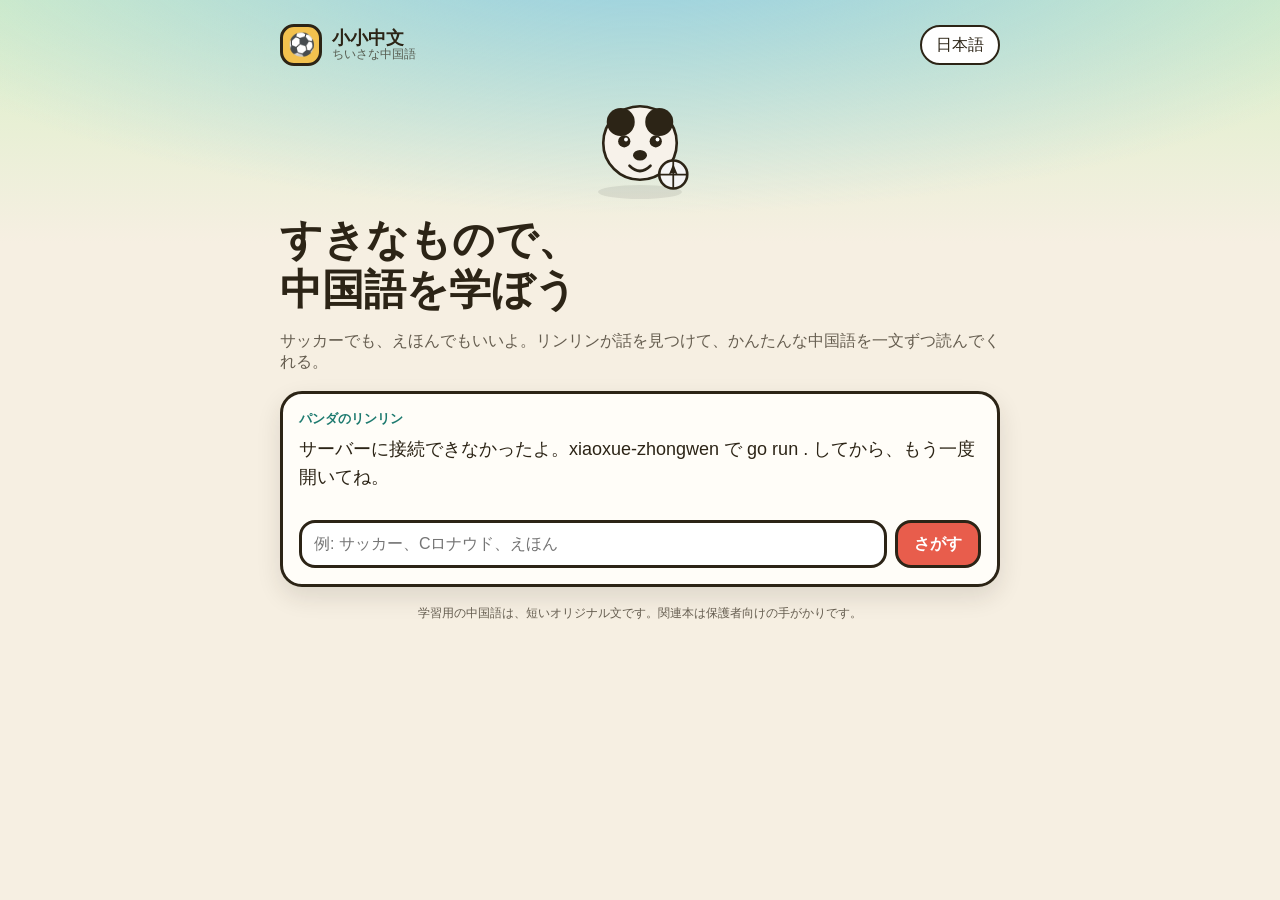
==== xiaoxue-zhongwen/static/index.html @ 55bf7b3d "refactor: move Chinese learning into a standalone xiaoxue-zhongwen app Take the kid Chinese reader o" ====
<!DOCTYPE html>
<html lang="ja">
<head>
    <meta charset="UTF-8">
    <meta name="viewport" content="width=device-width, initial-scale=1, viewport-fit=cover">
    <title>小小中文 · ちいさな中国語</title>
    <link rel="stylesheet" href="styles.css">
</head>
<body>
    <div class="app" id="app">
        <header class="topbar">
            <button class="icon-btn" id="back-btn" hidden aria-label="もどる">←</button>
            <div class="brand-mark" aria-hidden="true">⚽</div>
            <div class="brand-copy">
                <strong>小小中文</strong>
                <span>ちいさな中国語</span>
            </div>
            <div class="top-actions">
                <button class="chip-btn" id="lang-hint-btn" type="button">日本語</button>
            </div>
        </header>

        <section class="screen active" id="screen-home" data-screen="home">
            <div class="hero">
                <div class="mascot" aria-hidden="true">
                    <svg viewBox="0 0 160 140" role="img">
                        <ellipse cx="80" cy="128" rx="48" ry="8" fill="#000" opacity=".08"/>
                        <circle cx="80" cy="72" r="42" fill="#f7f2ea" stroke="#2c2416" stroke-width="3"/>
                        <circle cx="58" cy="48" r="16" fill="#2c2416"/>
                        <circle cx="102" cy="48" r="16" fill="#2c2416"/>
                        <circle cx="62" cy="70" r="7" fill="#2c2416"/>
                        <circle cx="98" cy="70" r="7" fill="#2c2416"/>
                        <circle cx="64" cy="68" r="2.2" fill="#fff"/>
                        <circle cx="100" cy="68" r="2.2" fill="#fff"/>
                        <ellipse cx="80" cy="86" rx="8" ry="6" fill="#2c2416"/>
                        <path d="M68 98 Q80 110 92 98" fill="none" stroke="#2c2416" stroke-width="3" stroke-linecap="round"/>
                        <circle cx="118" cy="108" r="16" fill="#f4f4f4" stroke="#2c2416" stroke-width="3"/>
                        <path d="M118 92 L118 124 M102 108 L134 108" stroke="#2c2416" stroke-width="2"/>
                        <polygon points="118,96 123,108 118,106 113,108" fill="#2c2416"/>
                    </svg>
                </div>
                <h1>すきなもので、<br>中国語を学ぼう</h1>
                <p class="lead">サッカーでも、えほんでもいいよ。リンリンが話を見つけて、かんたんな中国語を一文ずつ読んでくれる。</p>
            </div>

            <div class="agent-card">
                <p class="agent-name">パンダのリンリン</p>
                <p class="agent-bubble" id="home-bubble">きょうは、なにがすき？</p>
                <div class="interest-grid" id="interest-grid"></div>
                <form class="ask-form" id="ask-form">
                    <label class="sr-only" for="interest-input">すきなものを入力</label>
                    <input id="interest-input" type="text" maxlength="40" placeholder="例: サッカー、Cロナウド、えほん" autocomplete="off">
                    <button type="submit" class="primary-btn">さがす</button>
                </form>
            </div>
        </section>

        <section class="screen" id="screen-match" data-screen="match">
            <div class="agent-card">
                <p class="agent-name">パンダのリンリン</p>
                <p class="agent-bubble" id="match-bubble"></p>
                <p class="agent-bubble zh" id="match-bubble-zh" hidden></p>
            </div>
            <h2 class="section-title">よめる話</h2>
            <div class="story-list" id="story-list"></div>
            <h2 class="section-title">関連する本 <span>本文はコピーしないよ</span></h2>
            <div class="book-list" id="book-list">
                <p class="muted">本を探しています…</p>
            </div>
        </section>

        <section class="screen" id="screen-reader" data-screen="reader">
            <div class="reader">
                <div class="style-bar" id="style-bar" role="tablist" aria-label="絵のスタイル"></div>
                <figure class="picture-frame">
                    <img id="scene-image" alt="物語の絵">
                    <figcaption id="scene-caption"></figcaption>
                </figure>
                <div class="pattern-card" id="pattern-card"></div>
                <button type="button" class="sentence-card" id="sentence-card" aria-label="文を聞く">
                    <p class="pinyin" id="sentence-pinyin"></p>
                    <p class="sentence" id="sentence-words"></p>
                    <p class="ja" id="sentence-ja"></p>
                    <span class="listen-hint">文をおすと、中国語でよむよ</span>
                </button>
                <div class="progress-path" id="progress-path" aria-label="物語の進み"></div>
                <div class="reader-nav">
                    <button type="button" class="nav-btn" id="prev-btn">まえの文</button>
                    <button type="button" class="nav-btn slow" id="slow-btn">ゆっくり</button>
                    <button type="button" class="nav-btn next" id="next-btn">つぎの文</button>
                </div>
            </div>
        </section>
    </div>
    <p class="footer-note">学習用の中国語は、短いオリジナル文です。関連本は保護者向けの手がかりです。</p>
    <script src="app.js"></script>
</body>
</html>
---- xiaoxue-zhongwen/static/styles.css ----
:root {
    --ink: #2c2416;
    --paper: #f6efe2;
    --paper-deep: #efe4d0;
    --sky: #8ecae6;
    --sky-deep: #4d9ec4;
    --grass: #7cb342;
    --coral: #e85d4c;
    --teal: #1d7a6f;
    --sun: #f2c14e;
    --shadow: 0 10px 24px rgba(44, 36, 22, 0.12);
    --radius: 22px;
}

* { box-sizing: border-box; }

html, body {
    margin: 0;
    min-height: 100%;
    background:
        radial-gradient(1200px 420px at 50% -80px, var(--sky) 0%, transparent 70%),
        linear-gradient(#d9f0c7 0%, var(--paper) 38%, var(--paper) 100%);
    color: var(--ink);
    font-family: "Hiragino Maru Gothic ProN", "Yu Gothic", "Hiragino Sans", "PingFang SC", "Noto Sans SC", sans-serif;
}

body {
    padding: 12px 12px calc(18px + env(safe-area-inset-bottom));
}

.sr-only {
    position: absolute;
    width: 1px;
    height: 1px;
    overflow: hidden;
    clip: rect(0 0 0 0);
}

.app {
    max-width: 720px;
    margin: 0 auto;
}

.topbar {
    display: flex;
    align-items: center;
    gap: 10px;
    margin-bottom: 14px;
}

.brand-mark {
    width: 42px;
    height: 42px;
    display: grid;
    place-items: center;
    background: var(--sun);
    border: 3px solid var(--ink);
    border-radius: 14px;
    font-size: 22px;
}

.brand-copy {
    display: flex;
    flex-direction: column;
    line-height: 1.15;
}

.brand-copy strong {
    font-size: 18px;
}

.brand-copy span {
    font-size: 12px;
    opacity: .7;
}

.top-actions { margin-left: auto; }

.icon-btn, .chip-btn, .primary-btn, .nav-btn, .story-card, .interest-chip {
    font: inherit;
    color: inherit;
    cursor: pointer;
}

.icon-btn, .chip-btn {
    border: 2px solid var(--ink);
    background: #fff;
    border-radius: 999px;
    min-height: 40px;
    padding: 0 14px;
}

.icon-btn {
    width: 40px;
    padding: 0;
}

.screen { display: none; }
.screen.active { display: block; }

.hero h1 {
    font-size: clamp(28px, 7vw, 42px);
    line-height: 1.2;
    margin: 8px 0 10px;
}

.lead, .muted, .listen-hint, .footer-note {
    color: rgba(44, 36, 22, .72);
}

.mascot {
    width: 140px;
    margin: 0 auto;
}

.agent-card, .story-card, .book-card, .pattern-card, .sentence-card, .picture-frame {
    background: #fffdf8;
    border: 3px solid var(--ink);
    border-radius: var(--radius);
    box-shadow: var(--shadow);
}

.agent-card {
    padding: 16px;
    margin: 18px 0;
}

.agent-name {
    margin: 0 0 8px;
    font-size: 13px;
    font-weight: 700;
    color: var(--teal);
}

.agent-bubble {
    margin: 0;
    font-size: 18px;
    line-height: 1.55;
}

.agent-bubble.zh {
    margin-top: 8px;
    font-size: 15px;
    opacity: .8;
}

.interest-grid {
    display: grid;
    grid-template-columns: 1fr 1fr;
    gap: 10px;
    margin: 16px 0 12px;
}

.interest-chip {
    min-height: 56px;
    border: 3px solid var(--ink);
    border-radius: 18px;
    background: #fff;
    font-size: 18px;
    font-weight: 700;
}

.interest-chip:hover, .interest-chip:focus {
    background: var(--sun);
}

.ask-form {
    display: flex;
    gap: 8px;
}

.ask-form input {
    flex: 1;
    min-width: 0;
    min-height: 48px;
    border: 3px solid var(--ink);
    border-radius: 16px;
    padding: 0 12px;
    font: inherit;
    background: #fff;
}

.primary-btn, .nav-btn.next {
    border: 3px solid var(--ink);
    background: var(--coral);
    color: #fff;
    border-radius: 16px;
    min-height: 48px;
    padding: 0 16px;
    font-weight: 800;
}

.section-title {
    display: flex;
    align-items: baseline;
    gap: 8px;
    font-size: 16px;
    margin: 22px 0 10px;
}

.section-title span {
    font-size: 12px;
    font-weight: 500;
    opacity: .6;
}

.story-list, .book-list {
    display: grid;
    gap: 12px;
}

.story-card, .book-card {
    display: block;
    width: 100%;
    text-align: left;
    padding: 14px 16px;
}

.story-card h3, .book-card h3 {
    margin: 0 0 6px;
    font-size: 20px;
}

.story-card p, .book-card p {
    margin: 0;
    line-height: 1.5;
}

.book-card {
    display: grid;
    grid-template-columns: 72px 1fr;
    gap: 12px;
    align-items: center;
    text-decoration: none;
    color: inherit;
}

.book-card img {
    width: 72px;
    height: 96px;
    object-fit: cover;
    border-radius: 10px;
    border: 2px solid var(--ink);
    background: var(--paper-deep);
}

.reader {
    display: grid;
    gap: 12px;
}

.style-bar {
    display: flex;
    gap: 8px;
    overflow-x: auto;
    padding-bottom: 4px;
}

.style-btn {
    display: flex;
    align-items: center;
    gap: 8px;
    min-height: 48px;
    border: 3px solid var(--ink);
    background: #fff;
    border-radius: 16px;
    padding: 4px 10px 4px 4px;
    font: inherit;
    font-weight: 700;
    white-space: nowrap;
}

.style-btn img {
    width: 40px;
    height: 32px;
    object-fit: cover;
    border-radius: 10px;
}

.style-btn.active {
    background: var(--sun);
}

.picture-frame {
    margin: 0;
    overflow: hidden;
}

.picture-frame img {
    display: block;
    width: 100%;
    aspect-ratio: 4 / 3;
    object-fit: cover;
    background: var(--paper-deep);
}

.picture-frame figcaption {
    padding: 8px 12px 12px;
    font-size: 13px;
}

.pattern-card {
    padding: 12px 14px;
    background: #fff7d6;
}

.pattern-label {
    font-size: 12px;
    font-weight: 700;
    letter-spacing: .04em;
    margin-bottom: 6px;
}

.pattern-zh {
    font-size: 20px;
    font-weight: 800;
    margin: 0;
}

.pattern-ja {
    margin: 4px 0 0;
    font-size: 14px;
}

.sentence-card {
    width: 100%;
    text-align: left;
    padding: 16px;
}

.sentence-card .pinyin {
    margin: 0 0 6px;
    font-size: 14px;
    color: var(--teal);
}

.sentence-card .sentence {
    display: flex;
    flex-wrap: wrap;
    gap: 8px;
    margin: 0;
    font-size: 32px;
    line-height: 1.35;
    font-weight: 800;
}

.word {
    border: 0;
    background: #f3efe4;
    border-radius: 12px;
    padding: 4px 8px;
    font: inherit;
    font-weight: 800;
    cursor: pointer;
}

.word:hover, .word:focus, .word.speaking {
    background: var(--sun);
}

.sentence-card .ja {
    margin: 10px 0 0;
    font-size: 16px;
}

.listen-hint {
    display: block;
    margin-top: 10px;
    font-size: 12px;
}

.progress-path {
    display: flex;
    flex-wrap: wrap;
    gap: 6px;
    justify-content: center;
}

.dot {
    width: 12px;
    height: 12px;
    border-radius: 50%;
    border: 2px solid var(--ink);
    background: #fff;
    padding: 0;
    cursor: pointer;
}

.dot.done { background: var(--grass); }
.dot.current { width: 18px; height: 18px; background: var(--coral); }

.reader-nav {
    display: grid;
    grid-template-columns: 1fr 1fr 1fr;
    gap: 8px;
    position: sticky;
    bottom: 8px;
}

.nav-btn {
    min-height: 52px;
    border: 3px solid var(--ink);
    background: #fff;
    border-radius: 16px;
    font-weight: 800;
}

.nav-btn:disabled {
    opacity: .4;
    cursor: default;
}

.footer-note {
    max-width: 720px;
    margin: 18px auto 0;
    font-size: 12px;
    text-align: center;
}

@media (min-width: 800px) {
    body { padding-top: 24px; }
    .interest-grid { grid-template-columns: repeat(4, 1fr); }
}
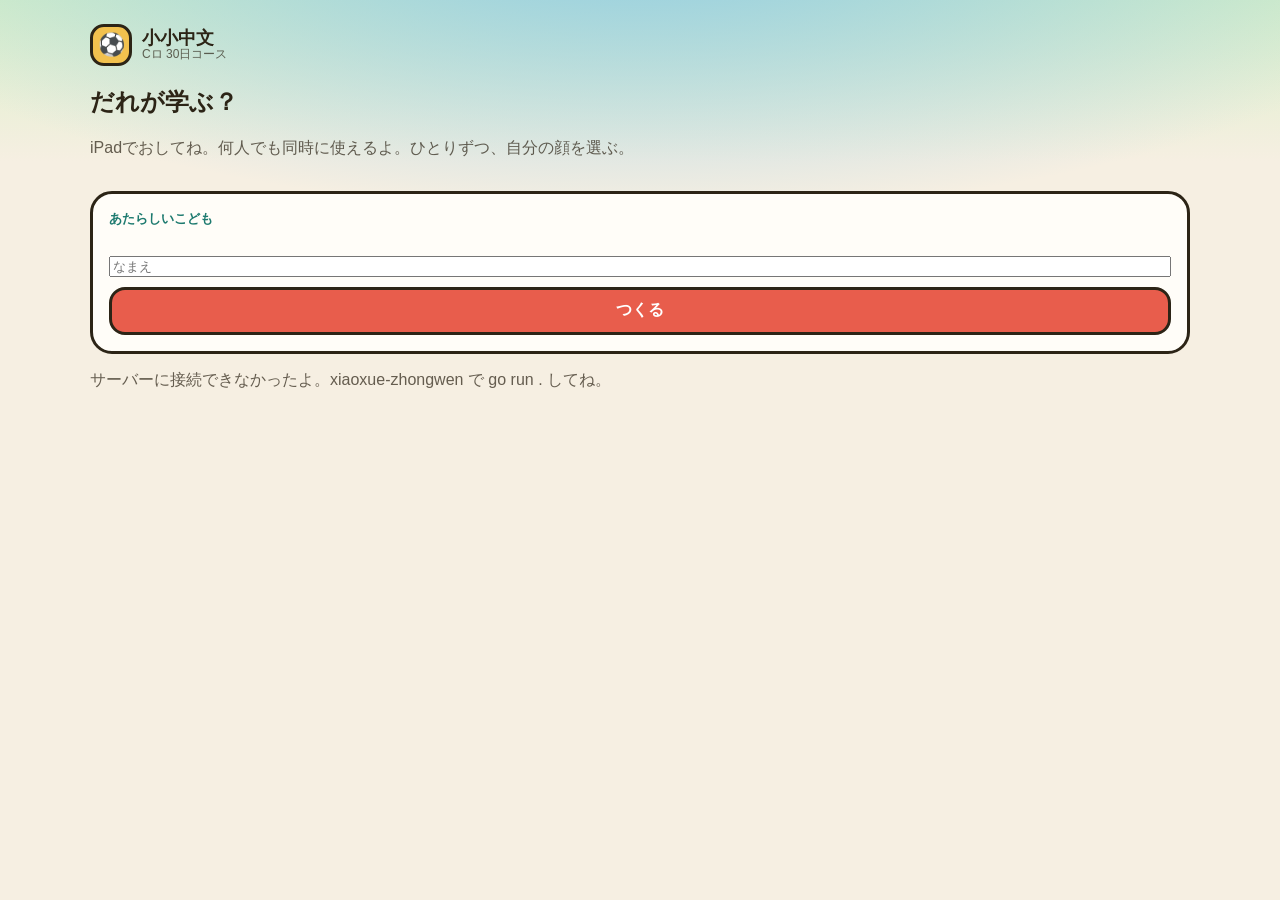
==== commit ffe3852b: "feat: add a 30-day C罗 course with iPad multi-child games Each day is a 15-minute linked chapter of R" ====
--- a/xiaoxue-zhongwen/static/index.html
+++ b/xiaoxue-zhongwen/static/index.html
@@ -3,7 +3,12 @@
 <head>
     <meta charset="UTF-8">
     <meta name="viewport" content="width=device-width, initial-scale=1, viewport-fit=cover">
+    <meta name="apple-mobile-web-app-capable" content="yes">
+    <meta name="mobile-web-app-capable" content="yes">
+    <meta name="apple-mobile-web-app-status-bar-style" content="black-translucent">
+    <meta name="apple-mobile-web-app-title" content="小小中文">
     <title>小小中文 · ちいさな中国語</title>
+    <link rel="manifest" href="manifest.json">
     <link rel="stylesheet" href="styles.css">
 </head>
 <body>
@@ -13,86 +18,89 @@
             <div class="brand-mark" aria-hidden="true">⚽</div>
             <div class="brand-copy">
                 <strong>小小中文</strong>
-                <span>ちいさな中国語</span>
+                <span id="brand-sub">Cロ 30日コース</span>
             </div>
             <div class="top-actions">
-                <button class="chip-btn" id="lang-hint-btn" type="button">日本語</button>
+                <button class="chip-btn" id="child-chip" type="button" hidden></button>
             </div>
         </header>
 
-        <section class="screen active" id="screen-home" data-screen="home">
-            <div class="hero">
-                <div class="mascot" aria-hidden="true">
-                    <svg viewBox="0 0 160 140" role="img">
-                        <ellipse cx="80" cy="128" rx="48" ry="8" fill="#000" opacity=".08"/>
-                        <circle cx="80" cy="72" r="42" fill="#f7f2ea" stroke="#2c2416" stroke-width="3"/>
-                        <circle cx="58" cy="48" r="16" fill="#2c2416"/>
-                        <circle cx="102" cy="48" r="16" fill="#2c2416"/>
-                        <circle cx="62" cy="70" r="7" fill="#2c2416"/>
-                        <circle cx="98" cy="70" r="7" fill="#2c2416"/>
-                        <circle cx="64" cy="68" r="2.2" fill="#fff"/>
-                        <circle cx="100" cy="68" r="2.2" fill="#fff"/>
-                        <ellipse cx="80" cy="86" rx="8" ry="6" fill="#2c2416"/>
-                        <path d="M68 98 Q80 110 92 98" fill="none" stroke="#2c2416" stroke-width="3" stroke-linecap="round"/>
-                        <circle cx="118" cy="108" r="16" fill="#f4f4f4" stroke="#2c2416" stroke-width="3"/>
-                        <path d="M118 92 L118 124 M102 108 L134 108" stroke="#2c2416" stroke-width="2"/>
-                        <polygon points="118,96 123,108 118,106 113,108" fill="#2c2416"/>
-                    </svg>
-                </div>
-                <h1>すきなもので、<br>中国語を学ぼう</h1>
-                <p class="lead">サッカーでも、えほんでもいいよ。リンリンが話を見つけて、かんたんな中国語を一文ずつ読んでくれる。</p>
-            </div>
-
-            <div class="agent-card">
-                <p class="agent-name">パンダのリンリン</p>
-                <p class="agent-bubble" id="home-bubble">きょうは、なにがすき？</p>
-                <div class="interest-grid" id="interest-grid"></div>
-                <form class="ask-form" id="ask-form">
-                    <label class="sr-only" for="interest-input">すきなものを入力</label>
-                    <input id="interest-input" type="text" maxlength="40" placeholder="例: サッカー、Cロナウド、えほん" autocomplete="off">
-                    <button type="submit" class="primary-btn">さがす</button>
-                </form>
-            </div>
+        <section class="screen active" id="screen-kids" data-screen="kids">
+            <h1>だれが学ぶ？</h1>
+            <p class="lead">iPadでおしてね。何人でも同時に使えるよ。ひとりずつ、自分の顔を選ぶ。</p>
+            <div class="kid-grid" id="kid-grid"></div>
+            <form class="add-kid" id="add-kid">
+                <p class="agent-name">あたらしいこども</p>
+                <div class="avatar-row" id="avatar-row"></div>
+                <input id="kid-name" type="text" maxlength="12" placeholder="なまえ" autocomplete="off" enterkeyhint="done">
+                <button type="submit" class="primary-btn">つくる</button>
+            </form>
+            <p class="muted" id="lan-hint"></p>
         </section>
 
-        <section class="screen" id="screen-match" data-screen="match">
-            <div class="agent-card">
-                <p class="agent-name">パンダのリンリン</p>
-                <p class="agent-bubble" id="match-bubble"></p>
-                <p class="agent-bubble zh" id="match-bubble-zh" hidden></p>
+        <section class="screen" id="screen-calendar" data-screen="calendar">
+            <div class="hero-mini">
+                <h1 id="calendar-title">30日のCロ物語</h1>
+                <p class="lead" id="calendar-lead">毎日15分。終わったら、ゲームが1つひらく。</p>
             </div>
-            <h2 class="section-title">よめる話</h2>
-            <div class="story-list" id="story-list"></div>
-            <h2 class="section-title">関連する本 <span>本文はコピーしないよ</span></h2>
-            <div class="book-list" id="book-list">
-                <p class="muted">本を探しています…</p>
-            </div>
+            <div class="week-legend">1週: 島　2週: 旅立ち　3週: 手術と努力　4週: 選手へ</div>
+            <div class="month-grid" id="month-grid"></div>
         </section>
 
-        <section class="screen" id="screen-reader" data-screen="reader">
-            <div class="reader">
+        <section class="screen" id="screen-lesson" data-screen="lesson">
+            <div class="lesson-top">
+                <div class="timer-card">
+                    <span>きょうの15分</span>
+                    <strong id="timer-label">00:00</strong>
+                </div>
                 <div class="style-bar" id="style-bar" role="tablist" aria-label="絵のスタイル"></div>
+            </div>
+            <div class="lesson-grid">
                 <figure class="picture-frame">
                     <img id="scene-image" alt="物語の絵">
                     <figcaption id="scene-caption"></figcaption>
                 </figure>
-                <div class="pattern-card" id="pattern-card"></div>
-                <button type="button" class="sentence-card" id="sentence-card" aria-label="文を聞く">
-                    <p class="pinyin" id="sentence-pinyin"></p>
-                    <p class="sentence" id="sentence-words"></p>
-                    <p class="ja" id="sentence-ja"></p>
-                    <span class="listen-hint">文をおすと、中国語でよむよ</span>
-                </button>
-                <div class="progress-path" id="progress-path" aria-label="物語の進み"></div>
-                <div class="reader-nav">
-                    <button type="button" class="nav-btn" id="prev-btn">まえの文</button>
-                    <button type="button" class="nav-btn slow" id="slow-btn">ゆっくり</button>
-                    <button type="button" class="nav-btn next" id="next-btn">つぎの文</button>
+                <div class="lesson-copy">
+                    <p class="day-moral" id="day-moral"></p>
+                    <div class="pattern-card" id="pattern-card"></div>
+                    <button type="button" class="sentence-card" id="sentence-card" aria-label="文を聞く">
+                        <p class="pinyin" id="sentence-pinyin"></p>
+                        <p class="sentence" id="sentence-words"></p>
+                        <p class="ja" id="sentence-ja"></p>
+                        <span class="listen-hint">字をおす・文をおすと、中国語でよむよ</span>
+                    </button>
+                    <div class="progress-path" id="progress-path"></div>
+                    <div class="reader-nav">
+                        <button type="button" class="nav-btn" id="prev-btn">まえ</button>
+                        <button type="button" class="nav-btn slow" id="slow-btn">ゆっくり</button>
+                        <button type="button" class="nav-btn next" id="next-btn">つぎ</button>
+                    </div>
                 </div>
             </div>
         </section>
+
+        <section class="screen" id="screen-practice" data-screen="practice">
+            <h1>あと少し！</h1>
+            <p class="lead">4問できたら、15分コースクリア。そのあとゲーム。</p>
+            <div class="practice-card" id="practice-card"></div>
+        </section>
+
+        <section class="screen" id="screen-reward" data-screen="reward">
+            <div class="reward">
+                <p class="stamp">⚽</p>
+                <h1 id="reward-title">15分できた！</h1>
+                <p class="lead" id="reward-moral"></p>
+                <button type="button" class="primary-btn big" id="open-game-btn">ゲームを1つプレイ</button>
+                <button type="button" class="nav-btn" id="back-calendar-btn">カレンダーへ</button>
+            </div>
+        </section>
+
+        <section class="screen" id="screen-game" data-screen="game">
+            <h1 id="game-title">ゲーム</h1>
+            <p class="lead" id="game-hint"></p>
+            <div class="game-board" id="game-board"></div>
+        </section>
     </div>
-    <p class="footer-note">学習用の中国語は、短いオリジナル文です。関連本は保護者向けの手がかりです。</p>
     <script src="app.js"></script>
 </body>
 </html>
--- a/xiaoxue-zhongwen/static/styles.css
+++ b/xiaoxue-zhongwen/static/styles.css
@@ -417,6 +417,154 @@
     text-align: center;
 }
 
+html {
+    -webkit-text-size-adjust: 100%;
+    touch-action: manipulation;
+}
+
+.kid-grid, .month-grid, .choice-grid, .avatar-row {
+    display: grid;
+    gap: 10px;
+}
+
+.kid-grid {
+    grid-template-columns: repeat(auto-fill, minmax(140px, 1fr));
+    margin: 16px 0;
+}
+
+.kid-card, .day-cell, .choice-btn, .avatar-pick {
+    font: inherit;
+    color: inherit;
+    cursor: pointer;
+    border: 3px solid var(--ink);
+    background: #fffdf8;
+    border-radius: 18px;
+}
+
+.kid-card {
+    min-height: 120px;
+    display: flex;
+    flex-direction: column;
+    align-items: center;
+    justify-content: center;
+    gap: 6px;
+}
+
+.kid-face { font-size: 42px; }
+
+.add-kid {
+    background: #fffdf8;
+    border: 3px solid var(--ink);
+    border-radius: 22px;
+    padding: 16px;
+    display: grid;
+    gap: 10px;
+}
+
+.avatar-row { grid-template-columns: repeat(8, 1fr); }
+
+.avatar-pick {
+    min-height: 48px;
+    font-size: 22px;
+}
+
+.avatar-pick.active, .kid-card:active, .day-cell:active, .choice-btn:active {
+    background: var(--sun);
+}
+
+.month-grid {
+    grid-template-columns: repeat(5, 1fr);
+}
+
+.day-cell {
+    min-height: 88px;
+    padding: 8px;
+    text-align: left;
+}
+
+.day-cell em {
+    display: block;
+    font-style: normal;
+    font-size: 20px;
+}
+
+.day-cell span {
+    font-size: 12px;
+    line-height: 1.3;
+}
+
+.day-cell.locked { opacity: .35; }
+.day-cell.done { background: #d7f0c2; }
+.day-cell.played { box-shadow: inset 0 0 0 4px var(--coral); }
+
+.week-legend {
+    margin: 8px 0 12px;
+    font-size: 13px;
+    opacity: .75;
+}
+
+.lesson-top {
+    display: flex;
+    flex-wrap: wrap;
+    gap: 10px;
+    align-items: center;
+    margin-bottom: 10px;
+}
+
+.timer-card {
+    background: var(--coral);
+    color: #fff;
+    border: 3px solid var(--ink);
+    border-radius: 16px;
+    padding: 8px 14px;
+    min-width: 120px;
+}
+
+.timer-card span { display: block; font-size: 12px; }
+.timer-card strong { font-size: 28px; }
+
+.lesson-grid { display: grid; gap: 12px; }
+
+.day-moral {
+    margin: 0 0 8px;
+    font-size: 16px;
+}
+
+.choice-grid { grid-template-columns: 1fr 1fr; margin-top: 12px; }
+
+.choice-btn, .primary-btn.big {
+    min-height: 72px;
+    font-size: 22px;
+    font-weight: 800;
+}
+
+.choice-btn.wrong { background: #f4c1bb; }
+
+.practice-card, .game-board, .reward {
+    background: #fffdf8;
+    border: 3px solid var(--ink);
+    border-radius: 22px;
+    padding: 18px;
+    text-align: center;
+}
+
+.stamp { font-size: 64px; margin: 0; }
+.game-prompt { font-size: 28px; font-weight: 800; }
+.build-line {
+    min-height: 56px;
+    font-size: 26px;
+    font-weight: 800;
+    background: #fff7d6;
+    border-radius: 14px;
+    padding: 12px;
+}
+
+@media (min-width: 900px) and (orientation: landscape) {
+    .app { max-width: 1100px; }
+    .lesson-grid { grid-template-columns: 1fr 1fr; align-items: start; }
+    .month-grid { grid-template-columns: repeat(6, 1fr); }
+}
+
 @media (min-width: 800px) {
     body { padding-top: 24px; }
     .interest-grid { grid-template-columns: repeat(4, 1fr); }
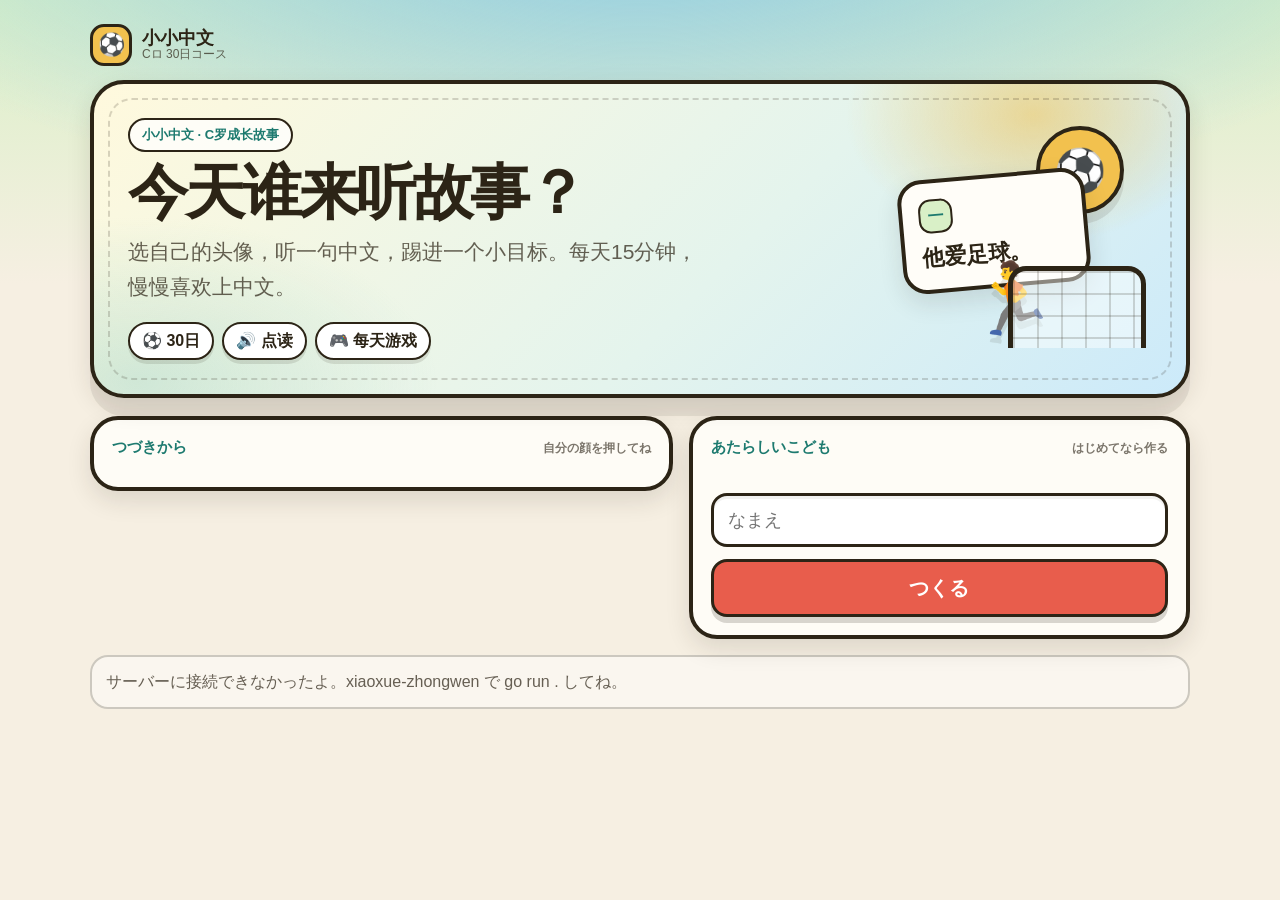
==== commit 7a9479be: "style: refresh kids home screen Co-authored-by: tanktangmold <tanktangmold@users.noreply.github.com>" ====
--- a/xiaoxue-zhongwen/static/index.html
+++ b/xiaoxue-zhongwen/static/index.html
@@ -25,17 +25,47 @@
             </div>
         </header>
 
-        <section class="screen active" id="screen-kids" data-screen="kids">
-            <h1>だれが学ぶ？</h1>
-            <p class="lead">iPadでおしてね。何人でも同時に使えるよ。ひとりずつ、自分の顔を選ぶ。</p>
-            <div class="kid-grid" id="kid-grid"></div>
-            <form class="add-kid" id="add-kid">
-                <p class="agent-name">あたらしいこども</p>
-                <div class="avatar-row" id="avatar-row"></div>
-                <input id="kid-name" type="text" maxlength="12" placeholder="なまえ" autocomplete="off" enterkeyhint="done">
-                <button type="submit" class="primary-btn">つくる</button>
-            </form>
-            <p class="muted" id="lan-hint"></p>
+        <section class="screen active kids-home" id="screen-kids" data-screen="kids">
+            <div class="home-hero">
+                <div class="home-copy">
+                    <p class="eyebrow">小小中文 · C罗成长故事</p>
+                    <h1>今天谁来听故事？</h1>
+                    <p class="lead">选自己的头像，听一句中文，踢进一个小目标。每天15分钟，慢慢喜欢上中文。</p>
+                    <div class="home-badges" aria-label="コースの特徴">
+                        <span>⚽ 30日</span>
+                        <span>🔊 点读</span>
+                        <span>🎮 每天游戏</span>
+                    </div>
+                </div>
+                <div class="home-art" aria-hidden="true">
+                    <div class="sun-ball">⚽</div>
+                    <div class="story-card-mini">
+                        <span>一</span>
+                        <strong>他爱足球。</strong>
+                    </div>
+                    <div class="kid-runner">🏃</div>
+                    <div class="goal-net"></div>
+                </div>
+            </div>
+            <div class="home-panels">
+                <section class="home-panel choose-panel">
+                    <div class="panel-head">
+                        <p class="agent-name">つづきから</p>
+                        <span>自分の顔を押してね</span>
+                    </div>
+                    <div class="kid-grid" id="kid-grid"></div>
+                </section>
+                <form class="add-kid home-panel" id="add-kid">
+                    <div class="panel-head">
+                        <p class="agent-name">あたらしいこども</p>
+                        <span>はじめてなら作る</span>
+                    </div>
+                    <div class="avatar-row" id="avatar-row"></div>
+                    <input id="kid-name" type="text" maxlength="12" placeholder="なまえ" autocomplete="off" enterkeyhint="done">
+                    <button type="submit" class="primary-btn">つくる</button>
+                </form>
+            </div>
+            <p class="muted lan-card" id="lan-hint"></p>
         </section>
 
         <section class="screen" id="screen-calendar" data-screen="calendar">
@@ -55,9 +85,11 @@
                 </div>
                 <div class="style-bar" id="style-bar" role="tablist" aria-label="絵のスタイル"></div>
             </div>
+            <div class="voice-bar" id="voice-bar" aria-label="中国語の声"></div>
             <div class="lesson-grid">
-                <figure class="picture-frame">
-                    <img id="scene-image" alt="物語の絵">
+                <figure class="picture-frame" id="picture-frame">
+                    <img id="scene-image" alt="この文の絵">
+                    <div class="picture-loading" id="picture-loading">この文の絵をつくっているよ…</div>
                     <figcaption id="scene-caption"></figcaption>
                 </figure>
                 <div class="lesson-copy">
--- a/xiaoxue-zhongwen/static/styles.css
+++ b/xiaoxue-zhongwen/static/styles.css
@@ -37,7 +37,7 @@
 }
 
 .app {
-    max-width: 720px;
+    max-width: 960px;
     margin: 0 auto;
 }
 
@@ -97,6 +97,199 @@
 
 .screen { display: none; }
 .screen.active { display: block; }
+
+.kids-home {
+    padding-bottom: 20px;
+}
+
+.home-hero {
+    position: relative;
+    overflow: hidden;
+    display: grid;
+    grid-template-columns: minmax(0, 1.1fr) 260px;
+    gap: 18px;
+    align-items: stretch;
+    min-height: 250px;
+    margin: 8px 0 18px;
+    padding: clamp(20px, 4vw, 34px);
+    background:
+        radial-gradient(260px 180px at 86% 10%, rgba(242, 193, 78, .55), transparent 72%),
+        radial-gradient(400px 220px at 4% 96%, rgba(125, 196, 184, .30), transparent 75%),
+        linear-gradient(135deg, #fff9dd 0%, #e4f4ed 58%, #cceafa 100%);
+    border: 4px solid var(--ink);
+    border-radius: 34px;
+    box-shadow: 0 18px 0 rgba(44, 36, 22, .08), var(--shadow);
+}
+
+.home-hero::before {
+    content: "";
+    position: absolute;
+    inset: 14px;
+    border: 2px dashed rgba(44, 36, 22, .18);
+    border-radius: 24px;
+    pointer-events: none;
+}
+
+.home-copy {
+    position: relative;
+    z-index: 1;
+}
+
+.eyebrow {
+    display: inline-flex;
+    align-items: center;
+    gap: 8px;
+    margin: 0 0 10px;
+    padding: 6px 12px;
+    border: 2px solid var(--ink);
+    border-radius: 999px;
+    background: rgba(255, 255, 255, .75);
+    color: var(--teal);
+    font-size: 13px;
+    font-weight: 800;
+}
+
+.home-hero h1 {
+    max-width: 12em;
+    margin: 0 0 12px;
+    font-size: clamp(34px, 6vw, 60px);
+    line-height: 1.02;
+    letter-spacing: -.05em;
+}
+
+.home-hero .lead {
+    max-width: 28em;
+    margin: 0;
+    font-size: clamp(16px, 2.1vw, 21px);
+    line-height: 1.65;
+}
+
+.home-badges {
+    display: flex;
+    flex-wrap: wrap;
+    gap: 8px;
+    margin-top: 18px;
+}
+
+.home-badges span {
+    display: inline-flex;
+    align-items: center;
+    min-height: 38px;
+    padding: 0 12px;
+    background: #fff;
+    border: 2px solid var(--ink);
+    border-radius: 999px;
+    font-weight: 800;
+    box-shadow: 0 4px 0 rgba(44, 36, 22, .12);
+}
+
+.home-art {
+    position: relative;
+    min-height: 210px;
+}
+
+.sun-ball {
+    position: absolute;
+    right: 28px;
+    top: 8px;
+    width: 88px;
+    height: 88px;
+    display: grid;
+    place-items: center;
+    background: var(--sun);
+    border: 4px solid var(--ink);
+    border-radius: 50%;
+    font-size: 42px;
+    box-shadow: 0 10px 0 rgba(44, 36, 22, .10);
+}
+
+.story-card-mini {
+    position: absolute;
+    left: 8px;
+    top: 56px;
+    width: 188px;
+    min-height: 112px;
+    padding: 16px;
+    background: #fffdf8;
+    border: 4px solid var(--ink);
+    border-radius: 24px;
+    transform: rotate(-5deg);
+    box-shadow: var(--shadow);
+}
+
+.story-card-mini span {
+    display: grid;
+    place-items: center;
+    width: 34px;
+    height: 34px;
+    margin-bottom: 10px;
+    background: #d9f0c7;
+    border: 2px solid var(--ink);
+    border-radius: 12px;
+    color: var(--teal);
+    font-weight: 900;
+}
+
+.story-card-mini strong {
+    font-size: 22px;
+}
+
+.kid-runner {
+    position: absolute;
+    right: 96px;
+    bottom: 20px;
+    font-size: 70px;
+    filter: drop-shadow(0 8px 0 rgba(44, 36, 22, .10));
+}
+
+.goal-net {
+    position: absolute;
+    right: 6px;
+    bottom: 12px;
+    width: 138px;
+    height: 82px;
+    border: 5px solid var(--ink);
+    border-bottom: 0;
+    border-radius: 18px 18px 0 0;
+    background:
+        linear-gradient(90deg, rgba(44,36,22,.18) 2px, transparent 2px) 0 0 / 24px 100%,
+        linear-gradient(rgba(44,36,22,.18) 2px, transparent 2px) 0 0 / 100% 22px,
+        rgba(255,255,255,.45);
+}
+
+.home-panels {
+    display: grid;
+    grid-template-columns: minmax(0, 1fr) minmax(280px, .86fr);
+    gap: 16px;
+    align-items: start;
+}
+
+.home-panel {
+    background: rgba(255, 253, 248, .92);
+    border: 4px solid var(--ink);
+    border-radius: 28px;
+    padding: 18px;
+    box-shadow: var(--shadow);
+}
+
+.panel-head {
+    display: flex;
+    align-items: baseline;
+    justify-content: space-between;
+    gap: 10px;
+    margin-bottom: 12px;
+}
+
+.panel-head .agent-name {
+    margin: 0;
+    font-size: 15px;
+}
+
+.panel-head span {
+    color: rgba(44, 36, 22, .62);
+    font-size: 12px;
+    font-weight: 700;
+}
 
 .hero h1 {
     font-size: clamp(28px, 7vw, 42px);
@@ -429,7 +622,7 @@
 
 .kid-grid {
     grid-template-columns: repeat(auto-fill, minmax(140px, 1fr));
-    margin: 16px 0;
+    margin: 0;
 }
 
 .kid-card, .day-cell, .choice-btn, .avatar-pick {
@@ -442,34 +635,118 @@
 }
 
 .kid-card {
-    min-height: 120px;
+    position: relative;
+    overflow: hidden;
+    min-height: 148px;
     display: flex;
     flex-direction: column;
     align-items: center;
     justify-content: center;
-    gap: 6px;
-}
-
-.kid-face { font-size: 42px; }
+    gap: 10px;
+    background:
+        radial-gradient(circle at 78% 18%, rgba(242, 193, 78, .34), transparent 34%),
+        #fffdf8;
+    box-shadow: 0 8px 0 rgba(44, 36, 22, .08);
+    transition: transform .16s ease, box-shadow .16s ease, background .16s ease;
+}
+
+.kid-card::after {
+    content: "はじめる";
+    position: absolute;
+    right: 10px;
+    bottom: 10px;
+    padding: 4px 9px;
+    background: #d9f0c7;
+    border: 2px solid var(--ink);
+    border-radius: 999px;
+    color: var(--teal);
+    font-size: 11px;
+    font-weight: 900;
+}
+
+.kid-card:hover, .kid-card:focus-visible {
+    transform: translateY(-3px) rotate(-1deg);
+    box-shadow: 0 12px 0 rgba(44, 36, 22, .10);
+    background: #fff7d6;
+}
+
+.kid-face {
+    display: grid;
+    place-items: center;
+    width: 76px;
+    height: 76px;
+    background: #fff;
+    border: 3px solid var(--ink);
+    border-radius: 24px;
+    font-size: 42px;
+    box-shadow: inset 0 -8px 0 rgba(44, 36, 22, .05);
+}
+
+.kid-card strong {
+    font-size: 18px;
+}
 
 .add-kid {
-    background: #fffdf8;
-    border: 3px solid var(--ink);
+    display: grid;
+    gap: 12px;
+}
+
+.avatar-row { grid-template-columns: repeat(4, 1fr); }
+
+.avatar-pick {
+    min-height: 56px;
+    background: #fff;
+    border-radius: 18px;
+    font-size: 26px;
+    box-shadow: 0 5px 0 rgba(44, 36, 22, .08);
+    transition: transform .14s ease, background .14s ease;
+}
+
+.avatar-pick.active, .avatar-pick:hover, .avatar-pick:focus-visible, .kid-card:active, .day-cell:active, .choice-btn:active {
+    background: var(--sun);
+}
+
+.avatar-pick.active {
+    transform: translateY(-2px);
+}
+
+.add-kid input {
+    width: 100%;
+    min-height: 54px;
+    border: 3px solid var(--ink);
+    border-radius: 16px;
+    padding: 0 14px;
+    background: #fff;
+    font: inherit;
+    font-size: 18px;
+    box-shadow: inset 0 3px 0 rgba(44, 36, 22, .06);
+}
+
+.add-kid .primary-btn {
+    min-height: 58px;
+    font-size: 20px;
+    box-shadow: 0 6px 0 rgba(44, 36, 22, .18);
+}
+
+.kid-grid > .muted {
+    grid-column: 1 / -1;
+    min-height: 120px;
+    display: grid;
+    place-items: center;
+    margin: 0;
+    border: 3px dashed rgba(44, 36, 22, .28);
     border-radius: 22px;
-    padding: 16px;
-    display: grid;
-    gap: 10px;
-}
-
-.avatar-row { grid-template-columns: repeat(8, 1fr); }
-
-.avatar-pick {
-    min-height: 48px;
-    font-size: 22px;
-}
-
-.avatar-pick.active, .kid-card:active, .day-cell:active, .choice-btn:active {
-    background: var(--sun);
+    background: rgba(255,255,255,.55);
+    text-align: center;
+}
+
+.lan-card {
+    margin: 16px 0 0;
+    padding: 12px 14px;
+    border: 2px solid rgba(44, 36, 22, .22);
+    border-radius: 18px;
+    background: rgba(255,255,255,.45);
+    line-height: 1.6;
 }
 
 .month-grid {
@@ -503,13 +780,40 @@
     opacity: .75;
 }
 
-.lesson-top {
+.voice-bar {
     display: flex;
     flex-wrap: wrap;
-    gap: 10px;
-    align-items: center;
-    margin-bottom: 10px;
-}
+    gap: 8px;
+    margin: 0 0 12px;
+}
+
+.voice-btn {
+    font: inherit;
+    min-height: 44px;
+    border: 3px solid var(--ink);
+    background: #fff;
+    border-radius: 14px;
+    padding: 0 10px;
+    font-weight: 700;
+    cursor: pointer;
+}
+
+.voice-btn.active { background: #d7e8ff; }
+
+.picture-frame { position: relative; }
+.picture-loading {
+    position: absolute;
+    left: 12px;
+    right: 12px;
+    top: 40%;
+    text-align: center;
+    background: rgba(255,253,248,.9);
+    border: 2px solid var(--ink);
+    border-radius: 12px;
+    padding: 8px;
+    font-weight: 700;
+}
+.picture-frame.loading img { opacity: .35; }
 
 .timer-card {
     background: var(--coral);
@@ -563,9 +867,72 @@
     .app { max-width: 1100px; }
     .lesson-grid { grid-template-columns: 1fr 1fr; align-items: start; }
     .month-grid { grid-template-columns: repeat(6, 1fr); }
+    .avatar-row { grid-template-columns: repeat(4, 1fr); }
 }
 
 @media (min-width: 800px) {
     body { padding-top: 24px; }
     .interest-grid { grid-template-columns: repeat(4, 1fr); }
 }
+
+@media (max-width: 760px) {
+    .home-hero,
+    .home-panels {
+        grid-template-columns: 1fr;
+    }
+    .home-art {
+        min-height: 180px;
+    }
+    .story-card-mini {
+        left: 0;
+    }
+    .kid-runner {
+        right: 76px;
+    }
+    .goal-net {
+        right: 0;
+    }
+}
+
+@media (max-width: 520px) {
+    body { padding: 10px 10px calc(16px + env(safe-area-inset-bottom)); }
+    .topbar { margin-bottom: 10px; }
+    .home-hero {
+        padding: 18px;
+        border-radius: 26px;
+    }
+    .home-hero h1 {
+        font-size: 36px;
+    }
+    .home-art {
+        min-height: 150px;
+    }
+    .sun-ball {
+        width: 70px;
+        height: 70px;
+        font-size: 34px;
+    }
+    .story-card-mini {
+        width: 160px;
+        min-height: 96px;
+        padding: 12px;
+    }
+    .story-card-mini strong {
+        font-size: 18px;
+    }
+    .kid-runner {
+        font-size: 52px;
+        right: 66px;
+    }
+    .goal-net {
+        width: 112px;
+        height: 66px;
+    }
+    .home-panel {
+        padding: 14px;
+        border-radius: 24px;
+    }
+    .avatar-row {
+        grid-template-columns: repeat(4, 1fr);
+    }
+}
